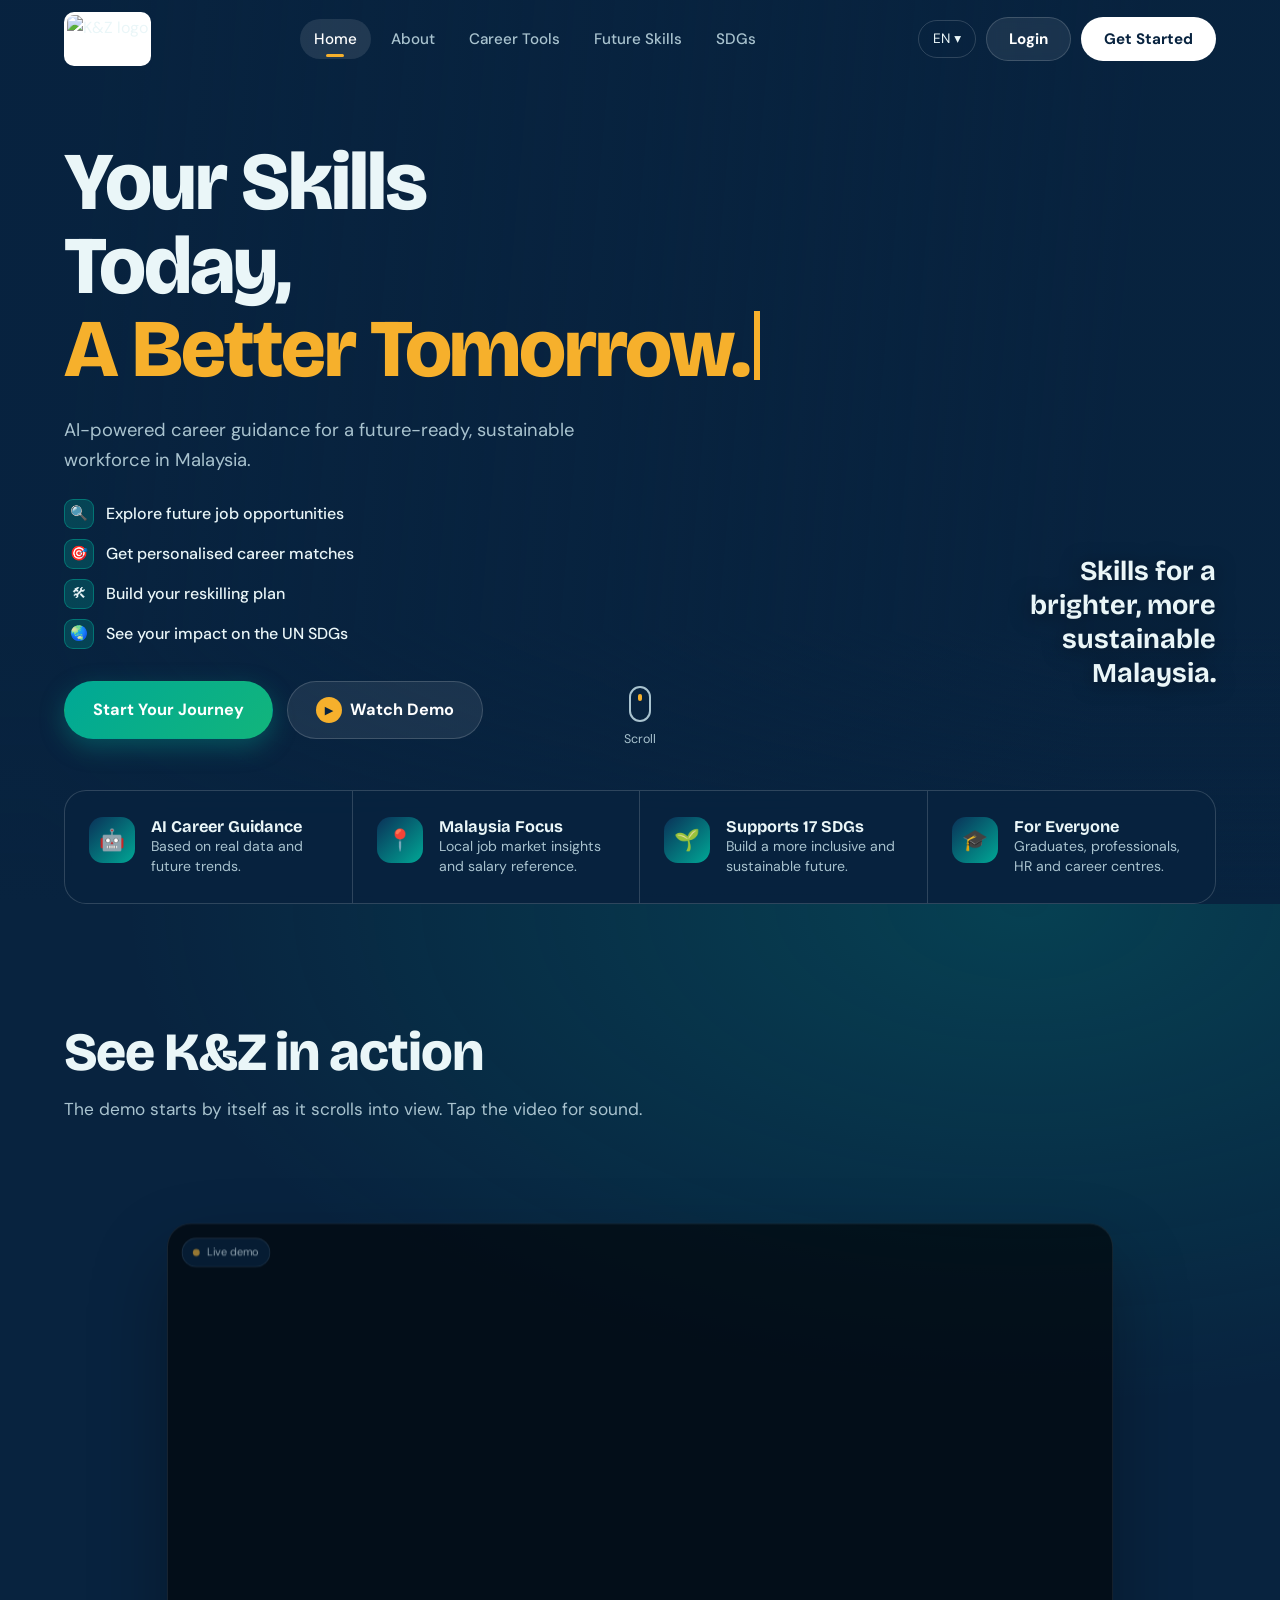
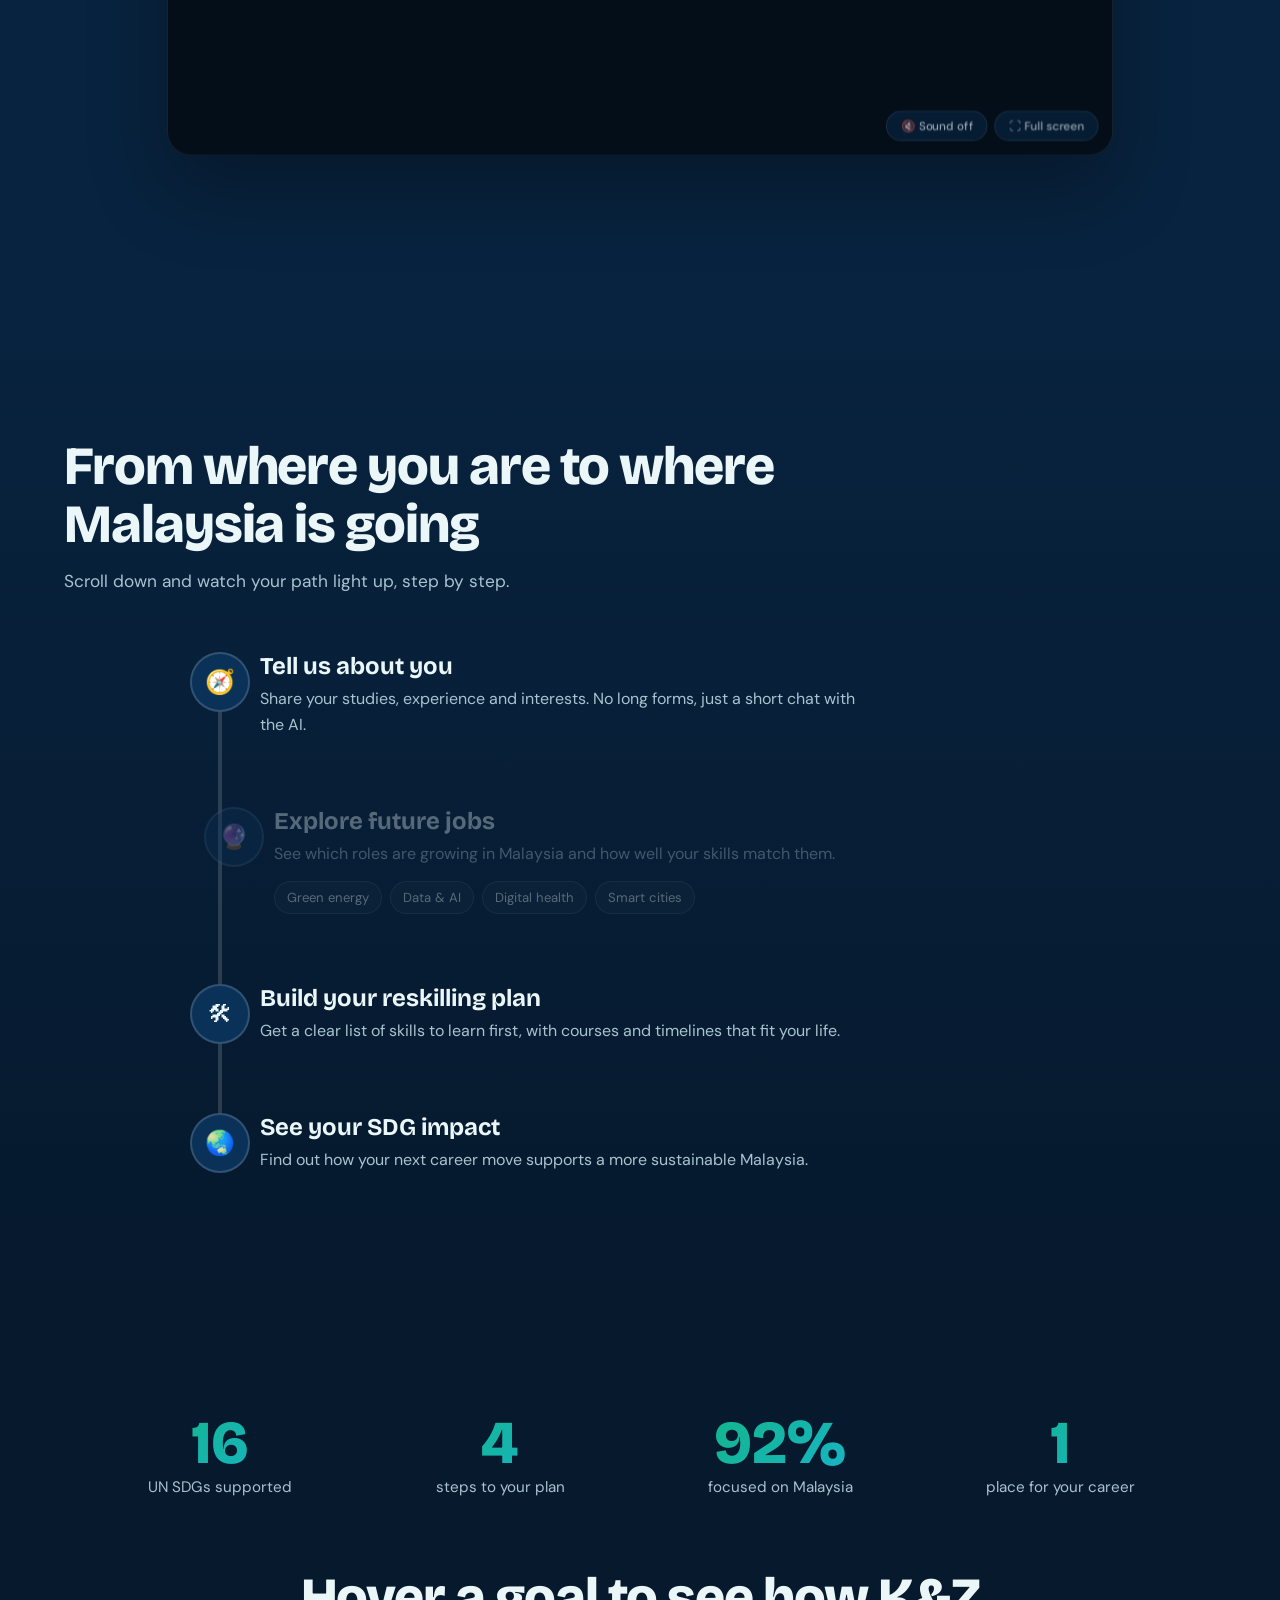
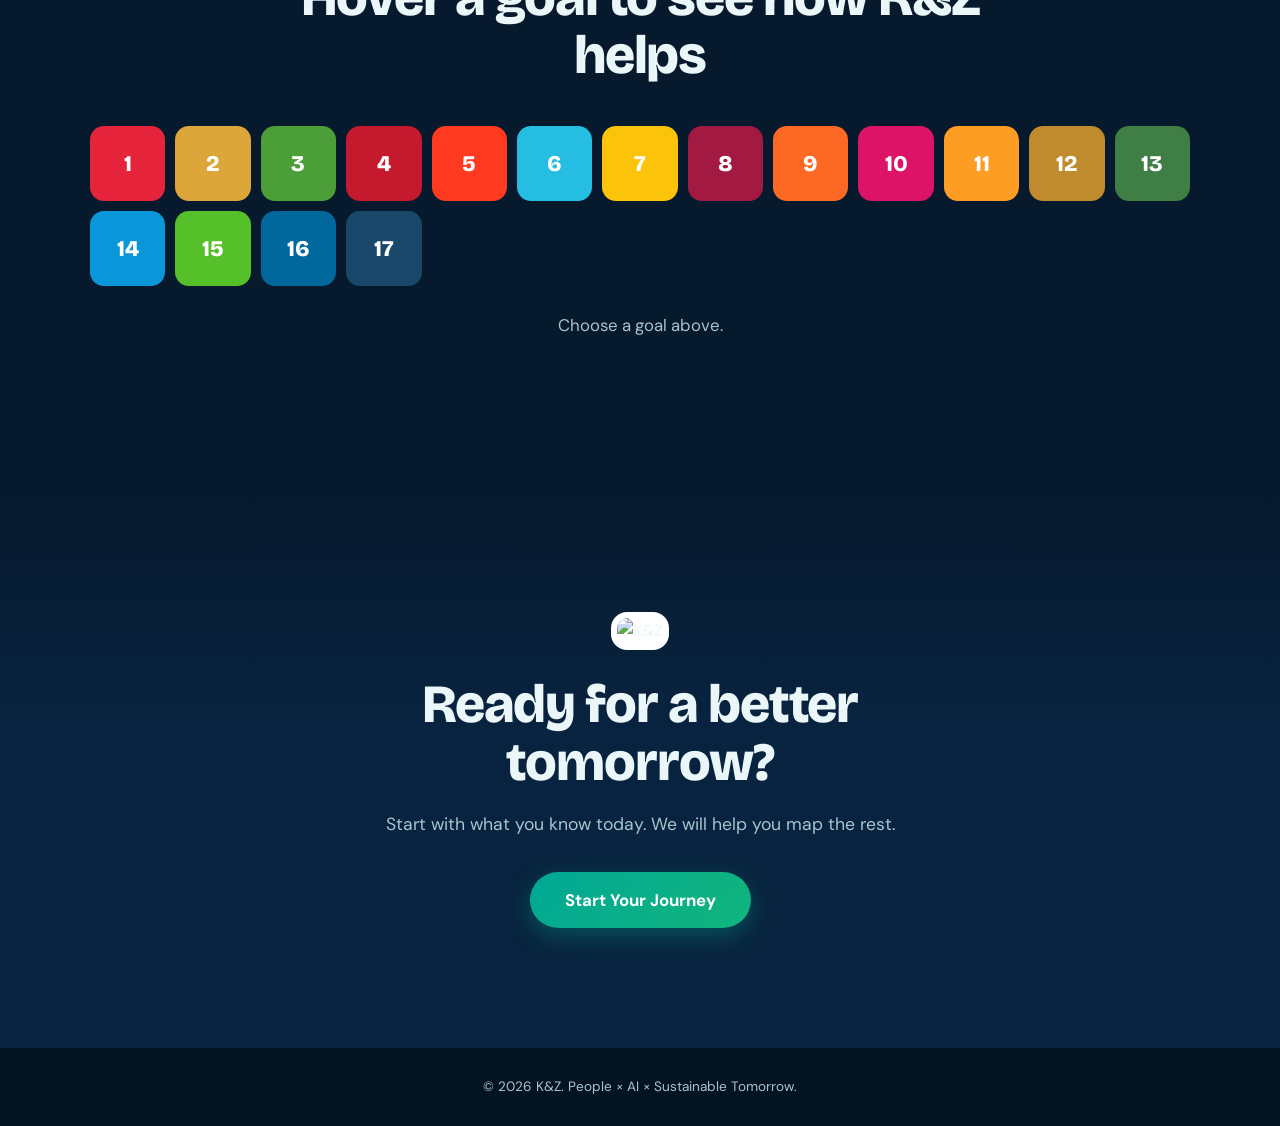
==== templates/index.html @ 6eb8c0e4 "backend" ====
<!DOCTYPE html>

<html lang="en">

    <head>

        <meta charset="UTF-8">

        <meta name="viewport" content="width=device-width, initial-scale=1">

        <title>K&amp;Z | Your Skills Today, A Better Tomorrow</title>

    <link rel="icon" href="static/images/logoKZ.png">

    <link rel="preconnect" href="https://fonts.googleapis.com">

    <link rel="preconnect" href="https://fonts.gstatic.com" crossorigin>

    <link href="https://fonts.googleapis.com/css2?family=Bricolage+Grotesque:opsz,wght@12..96,500;12..96,700;12..96,800&family=DM+Sans:wght@400;500;700&display=swap" rel="stylesheet">

    <style>
        :root {
        --navy:#08233f;
        --deep:#0a3158;
        --teal:#00a896;
        --green:#12b57b;
        --sky:#19b4d6;
        --amber:#f6b02c;
        --ink:#eaf6f8;
        --muted:#a9c3cf;
        --glass:rgba(8,35,63,.55);
        --line:rgba(255,255,255,.16);
        --display:'Bricolage Grotesque',system-ui,sans-serif;
        --body:'DM Sans',system-ui,sans-serif;
        }
        * {
        box-sizing:border-box;
        margin:0;
        padding:0}
        html {
        scroll-behavior:smooth}
        body {
        font-family:var(--body);
        background:var(--navy);
        color:var(--ink);
        line-height:1.6;
        overflow-x:hidden}
        a {
        color:inherit;
        text-decoration:none}
        :focus-visible {
        outline:3px solid var(--amber);
        outline-offset:3px}
        .progress {
        position:fixed;
        top:0;
        left:0;
        height:3px;
        width:0;
        background:linear-gradient(90deg,var(--green),var(--sky),var(--amber));
        z-index:100}
        /* NAV */
        nav {
        position:fixed;
        inset:0 0 auto 0;
        z-index:50;
        display:flex;
        align-items:center;
        justify-content:space-between;
        gap:24px;
        padding:12px 5vw;
        transition:background .3s,backdrop-filter .3s,padding .3s}
        nav.solid {
        background:var(--glass);
        backdrop-filter:blur(14px);
        padding:8px 5vw;
        border-bottom:1px solid var(--line)}
        .brand {
        display:flex;
        align-items:center;
        gap:10px}
        .brand img {
        height:54px;
        width:auto;
        border-radius:10px;
        background:#fff;
        padding:3px;
        transition:height .3s}
        nav.solid .brand img {
        height:44px}
        .menu {
        display:flex;
        gap:6px;
        list-style:none}
        .menu a {
        display:block;
        padding:8px 14px;
        border-radius:99px;
        font-weight:500;
        font-size:.95rem;
        color:var(--muted);
        position:relative;
        transition:color .2s,background .2s}
        .menu a:hover,.menu a.active {
        color:#fff;
        background:rgba(255,255,255,.1)}
        .menu a.active::after {
        content:"";
        position:absolute;
        left:50%;
        bottom:2px;
        width:18px;
        height:3px;
        border-radius:3px;
        background:var(--amber);
        transform:translateX(-50%)}
        .actions {
        display:flex;
        align-items:center;
        gap:10px}
        .lang {
        background:none;
        border:1px solid var(--line);
        color:var(--ink);
        border-radius:99px;
        padding:7px 14px;
        font:inherit;
        font-size:.85rem;
        cursor:pointer}
        .btn {
        display:inline-flex;
        align-items:center;
        justify-content:center;
        gap:8px;
        padding:11px 22px;
        border-radius:99px;
        font:700 .95rem var(--body);
        border:1.5px solid transparent;
        cursor:pointer;
        transition:transform .2s,box-shadow .2s,background .2s}
        .btn:hover {
        transform:translateY(-2px)}
        .btn.primary {
        background:linear-gradient(135deg,var(--teal),var(--green));
        color:#fff;
        box-shadow:0 8px 24px rgba(0,168,150,.35)}
        .btn.primary:hover {
        box-shadow:0 12px 30px rgba(0,168,150,.5)}
        .btn.light {
        background:#fff;
        color:var(--navy)}
        .btn.ghost {
        background:rgba(255,255,255,.08);
        border-color:var(--line);
        color:#fff;
        backdrop-filter:blur(6px)}
        .btn.ghost:hover {
        background:rgba(255,255,255,.18)}
        .burger {
        display:none;
        background:none;
        border:0;
        color:#fff;
        font-size:1.6rem;
        cursor:pointer}
        /* HERO */
        .hero {
        position:relative;
        min-height:100vh;
        display:flex;
        align-items:center;
        padding:130px 5vw 150px;
        overflow:hidden;
        isolation:isolate}
        .hero-bg {
        position:absolute;
        inset:-6% 0;
        background:url(static/images/background.png) 62% center/cover no-repeat;
        z-index:-2;
        will-change:transform}
        .hero::before {
        content:"";
        position:absolute;
        inset:0;
        z-index:-1;
        background:linear-gradient(95deg,rgba(8,35,63,.92) 8%,rgba(8,35,63,.55) 48%,rgba(8,35,63,.05) 85%),linear-gradient(0deg,var(--navy) 0,transparent 30%)}
        .hero-copy {
        max-width:600px}
        h1 {
        font:800 clamp(2.6rem,6.4vw,5.2rem)/1.02 var(--display);
        letter-spacing:-.025em}
        h1 .swap {
        display:block;
        color:var(--amber);
        min-height:1.05em;
        white-space:nowrap}
        .cursor {
        display:inline-block;
        width:.07em;
        height:.85em;
        background:var(--amber);
        margin-left:.06em;
        vertical-align:-.05em;
        animation:blink 1s steps(2) infinite}
        @keyframes blink {
        50% {
        opacity:0}
        }
        .lead {
        margin:22px 0 24px;
        font-size:1.15rem;
        color:var(--muted);
        max-width:46ch}
        .ticks {
        list-style:none;
        display:grid;
        gap:10px;
        margin-bottom:32px}
        .ticks li {
        display:flex;
        align-items:center;
        gap:12px;
        font-weight:500}
        .ticks i {
        display:grid;
        place-items:center;
        width:30px;
        height:30px;
        border-radius:9px;
        background:rgba(0,168,150,.25);
        border:1px solid rgba(0,168,150,.5);
        font-style:normal;
        font-size:.9rem}
        .cta {
        display:flex;
        gap:14px;
        flex-wrap:wrap}
        .cta .btn {
        padding:15px 28px;
        font-size:1.02rem}
        .play-dot {
        width:26px;
        height:26px;
        border-radius:50%;
        background:var(--amber);
        color:var(--navy);
        display:grid;
        place-items:center;
        font-size:.7rem;
        animation:pulse 2s infinite}
        @keyframes pulse {
        0% {
        box-shadow:0 0 0 0 rgba(246,176,44,.6)}
        100% {
        box-shadow:0 0 0 14px rgba(246,176,44,0)}
        }
        .tag {
        position:absolute;
        right:5vw;
        bottom:210px;
        font:700 clamp(1.1rem,2.2vw,1.7rem)/1.25 var(--display);
        text-align:right;
        text-shadow:0 2px 20px rgba(0,0,0,.5);
        max-width:12ch}
        .scroll-cue {
        position:absolute;
        left:50%;
        bottom:150px;
        transform:translateX(-50%);
        display:flex;
        flex-direction:column;
        align-items:center;
        gap:8px;
        font-size:.78rem;
        color:var(--muted)}
        .scroll-cue span {
        width:22px;
        height:36px;
        border:2px solid var(--muted);
        border-radius:12px;
        position:relative}
        .scroll-cue span::after {
        content:"";
        position:absolute;
        left:50%;
        top:6px;
        width:4px;
        height:7px;
        border-radius:2px;
        background:var(--amber);
        transform:translateX(-50%);
        animation:wheel 1.6s infinite}
        @keyframes wheel {
        0% {
        opacity:1;
        transform:translate(-50%,0)}
        100% {
        opacity:0;
        transform:translate(-50%,12px)}
        }
        /* FEATURE STRIP */
        .strip {
        position:relative;
        z-index:5;
        margin:-110px 5vw 0;
        display:grid;
        grid-template-columns:repeat(4,1fr);
        background:var(--glass);
        backdrop-filter:blur(16px);
        border:1px solid var(--line);
        border-radius:22px;
        overflow:hidden}
        .strip article {
        padding:26px 24px;
        display:flex;
        gap:16px;
        align-items:flex-start;
        border-right:1px solid var(--line);
        transition:background .3s}
        .strip article:last-child {
        border:0}
        .strip article:hover {
        background:rgba(0,168,150,.15)}
        .strip .ic {
        flex:none;
        width:46px;
        height:46px;
        border-radius:14px;
        display:grid;
        place-items:center;
        font-size:1.3rem;
        background:linear-gradient(135deg,var(--deep),var(--teal))}
        .strip h3 {
        font:700 1.02rem var(--display)}
        .strip p {
        font-size:.88rem;
        color:var(--muted);
        line-height:1.45}
        section {
        padding:120px 5vw}
        .sec-head {
        max-width:720px;
        margin-bottom:56px}
        h2 {
        font:800 clamp(2rem,4.2vw,3.4rem)/1.08 var(--display);
        letter-spacing:-.02em}
        .sec-head p {
        margin-top:14px;
        color:var(--muted);
        font-size:1.08rem}
        /* VIDEO */
        .video-sec {
        background:radial-gradient(900px 500px at 80% 0,rgba(0,168,150,.22),transparent),var(--navy)}
        .stage {
        max-width:1100px;
        margin:0 auto;
        border-radius:28px;
        overflow:hidden;
        position:relative;
        border:1px solid var(--line);
        box-shadow:0 40px 90px rgba(0,0,0,.5);
        transform:scale(.86);
        opacity:.6;
        transition:transform .15s linear,opacity .15s linear;
        aspect-ratio:16/9;
        background:#000}
        .stage video {
        width:100%;
        height:100%;
        object-fit:cover;
        display:block}
        .stage .controls {
        position:absolute;
        right:16px;
        bottom:16px;
        display:flex;
        gap:8px}
        .stage .controls button {
        background:rgba(8,35,63,.7);
        backdrop-filter:blur(8px);
        border:1px solid var(--line);
        color:#fff;
        border-radius:99px;
        padding:8px 16px;
        font:500 .85rem var(--body);
        cursor:pointer}
        .stage .controls button:hover {
        background:var(--teal)}
        .stage .live {
        position:absolute;
        left:16px;
        top:16px;
        display:flex;
        align-items:center;
        gap:8px;
        font-size:.8rem;
        background:rgba(8,35,63,.7);
        padding:6px 12px;
        border-radius:99px;
        border:1px solid var(--line)}
        .stage .live::before {
        content:"";
        width:8px;
        height:8px;
        border-radius:50%;
        background:var(--amber);
        animation:pulse 2s infinite}
        /* JOURNEY */
        .journey {
        position:relative;
        background:linear-gradient(180deg,var(--navy),#06192d)}
        .path-wrap {
        position:relative;
        max-width:900px;
        margin:0 auto;
        padding-left:70px}
        .path-wrap svg {
        position:absolute;
        left:0;
        top:0;
        width:60px;
        height:100%}
        .step {
        position:relative;
        padding:0 0 70px;
        opacity:.35;
        transform:translateX(14px);
        transition:opacity .5s,transform .5s}
        .step.on {
        opacity:1;
        transform:none}
        .step:last-child {
        padding-bottom:0}
        .step .node {
        position:absolute;
        left:-70px;
        top:0;
        width:60px;
        height:60px;
        border-radius:50%;
        display:grid;
        place-items:center;
        font-size:1.5rem;
        background:var(--deep);
        border:2px solid var(--line);
        transition:background .4s,border-color .4s,box-shadow .4s}
        .step.on .node {
        background:linear-gradient(135deg,var(--teal),var(--green));
        border-color:var(--amber);
        box-shadow:0 0 0 8px rgba(0,168,150,.18)}
        .step h3 {
        font:700 1.5rem var(--display);
        margin-bottom:6px}
        .step p {
        color:var(--muted);
        max-width:56ch}
        .chips {
        display:flex;
        gap:8px;
        flex-wrap:wrap;
        margin-top:14px}
        .chips span {
        font-size:.82rem;
        padding:5px 12px;
        border-radius:99px;
        border:1px solid var(--line);
        background:rgba(255,255,255,.05)}
        /* STATS + SDG */
        .stats {
        display:grid;
        grid-template-columns:repeat(4,1fr);
        gap:20px;
        max-width:1100px;
        margin:0 auto 70px;
        text-align:center}
        .stats b {
        display:block;
        font:800 clamp(2.2rem,5vw,3.8rem)/1 var(--display);
        background:linear-gradient(135deg,var(--green),var(--sky));
        -webkit-background-clip:text;
        background-clip:text;
        color:transparent}
        .stats span {
        color:var(--muted);
        font-size:.95rem}
        .sdg {
        background:#06192d}
        .sdg-grid {
        display:grid;
        grid-template-columns:repeat(auto-fill,minmax(72px,1fr));
        gap:10px;
        max-width:1100px;
        margin:0 auto}
        .sdg-grid button {
        aspect-ratio:1;
        border:0;
        border-radius:14px;
        font:800 1.4rem var(--display);
        color:#fff;
        cursor:pointer;
        transition:transform .25s,box-shadow .25s;
        position:relative}
        .sdg-grid button:hover,.sdg-grid button:focus-visible {
        transform:translateY(-6px) scale(1.08);
        box-shadow:0 14px 28px rgba(0,0,0,.45)}
        .sdg-info {
        max-width:1100px;
        margin:26px auto 0;
        min-height:60px;
        text-align:center;
        color:var(--muted);
        font-size:1.05rem}
        .sdg-info b {
        color:#fff}
        /* CTA */
        .final {
        position:relative;
        text-align:center;
        overflow:hidden;
        isolation:isolate}
        .final::before {
        content:"";
        position:absolute;
        inset:0;
        background:url(static/images/background.png) center/cover;
        filter:saturate(1.1);
        z-index:-2}
        .final::after {
        content:"";
        position:absolute;
        inset:0;
        background:linear-gradient(180deg,#06192d,rgba(8,35,63,.72) 40%,rgba(8,35,63,.88));
        z-index:-1}
        .final h2 {
        max-width:16ch;
        margin:0 auto 18px}
        .final p {
        color:var(--muted);
        max-width:50ch;
        margin:0 auto 34px;
        font-size:1.1rem}
        .final img {
        height:90px;
        margin:0 auto 26px;
        background:#fff;
        border-radius:16px;
        padding:6px}
        footer {
        padding:28px 5vw;
        text-align:center;
        font-size:.85rem;
        color:var(--muted);
        background:#041321}
        .close {
        position:absolute;
        top:12px;
        right:12px;
        width:40px;
        height:40px;
        border-radius:50%;
        border:0;
        background:rgba(8,35,63,.8);
        color:#fff;
        font-size:1.3rem;
        cursor:pointer;
        z-index:2}
        .close:hover {
        background:var(--amber);
        color:var(--navy)}
        /* Reveal (one-time, only on hero copy) */
        .hero-copy>* {
        animation:rise .8s both}
        .hero-copy>*:nth-child(2) {
        animation-delay:.15s}
        .hero-copy>*:nth-child(3) {
        animation-delay:.3s}
        .hero-copy>*:nth-child(4) {
        animation-delay:.45s}
        @keyframes rise {
        from {
        opacity:0;
        transform:translateY(24px)}
        }
        @media(max-width:960px) {
        .menu {
        position:fixed;
        inset:68px 0 auto 0;
        flex-direction:column;
        background:rgba(6,25,45,.97);
        padding:16px 5vw 24px;
        display:none;
        border-bottom:1px solid var(--line)}
        .menu.open {
        display:flex}
        .burger {
        display:block}
        .strip {
        grid-template-columns:1fr 1fr}
        .strip article:nth-child(2) {
        border-right:0}
        .strip article:nth-child(-n+2) {
        border-bottom:1px solid var(--line)}
        .stats {
        grid-template-columns:1fr 1fr}
        .tag,.scroll-cue,.lang {
        display:none}
        }
        @media(max-width:560px) {
        .strip {
        grid-template-columns:1fr;
        margin-top:-80px}
        .strip article {
        border-right:0!important;
        border-bottom:1px solid var(--line)}
        .actions .btn.light {
        display:none}
        .hero {
        padding-bottom:120px}
        .path-wrap {
        padding-left:56px}
        .step .node {
        left:-56px;
        width:48px;
        height:48px}
        }
        @media(prefers-reduced-motion:reduce) {
        * {
        animation:none!important;
        transition:none!important}
        html {
        scroll-behavior:auto}
        }
    </style>

</head>

<body>

    <div class="progress" id="progress"></div>

<nav id="nav">

    <a href="#" class="brand" aria-label="K&amp;Z home"><img src="static/images/logoKZ.png" alt="K&amp;Z logo"></a>

<ul class="menu" id="menu">

    <li><a href="#" class="active">Home</a></li>

<li><a href="/about">About</a></li>

<li><a href="/login">Career Tools</a></li>

<li><a href="/login">Future Skills</a></li>

<li><a href="/login">SDGs</a></li>

</ul>

<div class="actions">

    <button class="lang" aria-label="Language">EN ▾</button>

<a href="/login" class="btn ghost">Login</a>

<a href="/login" class="btn light">Get Started</a>

<button class="burger" id="burger" aria-label="Open menu">☰</button>

</div>

</nav>

<header class="hero">

    <div class="hero-bg" id="heroBg"></div>

<div class="hero-copy">

    <h1>Your Skills Today,<span class="swap"><span id="typed"></span><span class="cursor"></span></span></h1>

<p class="lead">AI-powered career guidance for a future-ready, sustainable workforce in Malaysia.</p>

<ul class="ticks">

    <li><i>🔍</i>Explore future job opportunities</li>

<li><i>🎯</i>Get personalised career matches</li>

<li><i>🛠</i>Build your reskilling plan</li>

<li><i>🌏</i>See your impact on the UN SDGs</li>

</ul>

<div class="cta">

    <a href="/login" class="btn primary">Start Your Journey</a>

<button class="btn ghost" id="openDemo"><span class="play-dot">▶</span>Watch Demo</button>

</div>

</div>

<div class="tag">Skills for a brighter, more sustainable Malaysia.</div>

<div class="scroll-cue"><span></span>Scroll</div>

</header>

<div class="strip">

    <article><div class="ic">🤖</div><div><h3>AI Career Guidance</h3><p>Based on real data and future trends.</p></div></article>

<article><div class="ic">📍</div><div><h3>Malaysia Focus</h3><p>Local job market insights and salary reference.</p></div></article>

<article><div class="ic">🌱</div><div><h3>Supports 17 SDGs</h3><p>Build a more inclusive and sustainable future.</p></div></article>

<article><div class="ic">🎓</div><div><h3>For Everyone</h3><p>Graduates, professionals, HR and career centres.</p></div></article>

</div>

<section class="video-sec" id="demo">

    <div class="sec-head">

        <h2>See K&amp;Z in action</h2>

    <p>The demo starts by itself as it scrolls into view. Tap the video for sound.</p>

</div>

<div class="stage" id="stage">

    <video id="autoVid" src="static/video/demo.mp4" muted loop playsinline preload="metadata"></video>

<div class="live">Live demo</div>

<div class="controls">

    <button id="muteBtn">🔇 Sound off</button>

<button id="fullBtn">⛶ Full screen</button>

</div>

</div>

</section>

<section class="journey" id="journey">

    <div class="sec-head">

        <h2>From where you are to where Malaysia is going</h2>

    <p>Scroll down and watch your path light up, step by step.</p>

</div>

<div class="path-wrap" id="pathWrap">

    <svg id="pathSvg" preserveAspectRatio="none" aria-hidden="true">

        <line x1="30" y1="30" x2="30" id="trackLine" stroke="rgba(255,255,255,.15)" stroke-width="4" stroke-linecap="round"/>

        <line x1="30" y1="30" x2="30" id="fillLine" stroke="url(#g)" stroke-width="4" stroke-linecap="round"/>

        <defs><linearGradient id="g" x1="0" y1="0" x2="0" y2="1"><stop offset="0" stop-color="#12b57b"/><stop offset="1" stop-color="#f6b02c"/></linearGradient></defs>

</svg>

<div class="step"><div class="node">🧭</div><h3>Tell us about you</h3><p>Share your studies, experience and interests. No long forms, just a short chat with the AI.</p></div>

<div class="step"><div class="node">🔮</div><h3>Explore future jobs</h3><p>See which roles are growing in Malaysia and how well your skills match them.</p><div class="chips"><span>Green energy</span><span>Data &amp; AI</span><span>Digital health</span><span>Smart cities</span></div></div>

<div class="step"><div class="node">🛠</div><h3>Build your reskilling plan</h3><p>Get a clear list of skills to learn first, with courses and timelines that fit your life.</p></div>

<div class="step"><div class="node">🌏</div><h3>See your SDG impact</h3><p>Find out how your next career move supports a more sustainable Malaysia.</p></div>

</div>

</section>

<section class="sdg" id="sdg">

    <div class="stats" id="stats">

        <div><b data-to="17">0</b><span>UN SDGs supported</span></div>

<div><b data-to="4">0</b><span>steps to your plan</span></div>

<div><b data-to="100" data-suffix="%">0</b><span>focused on Malaysia</span></div>

<div><b data-to="1">0</b><span>place for your career</span></div>

</div>

<div class="sec-head" style="margin:0 auto 40px;text-align:center"><h2>Hover a goal to see how K&amp;Z helps</h2></div>

<div class="sdg-grid" id="sdgGrid"></div>

<p class="sdg-info" id="sdgInfo">Choose a goal above.</p>

</section>

<section class="final">

    <img src="static/images/logoKZ.png" alt="K&amp;Z">

    <h2>Ready for a better tomorrow?</h2>

<p>Start with what you know today. We will help you map the rest.</p>

<a href="#" class="btn primary" style="padding:16px 34px;font-size:1.05rem">Start Your Journey</a>

</section>

<footer>© 2026 K&amp;Z. People × AI × Sustainable Tomorrow.</footer>


<script>

    const $=s=>document.querySelector(s), $$=s=>[...document.querySelectorAll(s)];

    /* Nav + progress + hero parallax + video scale */

    const nav=$('#nav'), prog=$('#progress'), bg=$('#heroBg'), stage=$('#stage');

    function onScroll(){

    const y=scrollY, h=document.documentElement.scrollHeight-innerHeight;

    prog.style.width=(y/h*100)+'%';

    nav.classList.toggle('solid',y>40);

    if(y<innerHeight*1.2) bg.style.transform=`translateY(${y*.18}px) scale(${1+y/6000})`;

    const r=stage.getBoundingClientRect(), mid=(r.top+r.height/2)/innerHeight;

    const t=Math.max(0,Math.min(1,1-Math.abs(mid-.5)*1.6));

    stage.style.transform=`scale(${.86+.14*t})`; stage.style.opacity=.6+.4*t;

    updatePath();

    }

    addEventListener('scroll',onScroll,{passive:true});

    /* Typing headline */

    const words=['A Better Tomorrow.','A Greener Career.','A Smarter Future.','A Stronger Malaysia.'];

    let wi=0,ci=0,del=false;const typed=$('#typed');

    function type(){

    const w=words[wi];

    typed.textContent=w.slice(0,ci);

    if(!del&&ci<w.length){ci++;setTimeout(type,70)}

    else if(!del){del=true;setTimeout(type,1800)}

    else if(ci>0){ci--;setTimeout(type,35)}

    else{del=false;wi=(wi+1)%words.length;setTimeout(type,300)}

    }

    if(matchMedia('(prefers-reduced-motion:reduce)').matches){typed.textContent=words[0]}else{type()}

    /* Mobile menu */

    $('#burger').onclick=()=>$('#menu').classList.toggle('open');

    /* Scroll-triggered video: autoplay when visible, pause when away */

    const av=$('#autoVid');

    new IntersectionObserver(([e])=>{

    if(e.isIntersecting&&e.intersectionRatio>.5){av.play().catch(()=>{})}else{av.pause()}

    },{threshold:[0,.5,1]}).observe(stage);

    $('#muteBtn').onclick=e=>{av.muted=!av.muted;e.target.textContent=av.muted?'🔇 Sound off':'🔊 Sound on'};

    av.onclick=()=>{av.muted=false;$('#muteBtn').textContent='🔊 Sound on'};

    $('#fullBtn').onclick=()=>{(av.requestFullscreen||av.webkitEnterFullscreen).call(av)};

    /* Watch Demo: scroll to the embedded video instead of opening a modal */

    $('#openDemo').onclick=()=>{

        $('#demo').scrollIntoView({behavior:'smooth',block:'start'});

        // The existing IntersectionObserver will start the video when it enters view.

    };

    /* Journey path */

    const steps=$$('.step'), wrap=$('#pathWrap'), fill=$('#fillLine'), track=$('#trackLine');

    function layoutPath(){

    const last=steps[steps.length-1], end=last.offsetTop+30;

    track.setAttribute('y2',end);fill.setAttribute('y2',end);fill.style.strokeDasharray=end-30;

    }

    function updatePath(){

    const r=wrap.getBoundingClientRect(), total=r.height;

    const p=Math.max(0,Math.min(1,(innerHeight*.6-r.top)/total));

    const len=parseFloat(fill.style.strokeDasharray)||0;

    fill.style.strokeDashoffset=len*(1-p);

    steps.forEach(s=>s.classList.toggle('on',s.getBoundingClientRect().top<innerHeight*.65));

    }

    addEventListener('resize',()=>{layoutPath();updatePath()});

    addEventListener('load',()=>{layoutPath();onScroll()});

    /* Counters */

    new IntersectionObserver((es,o)=>es.forEach(e=>{

    if(!e.isIntersecting)return;o.unobserve(e.target);

    $$('#stats b').forEach(b=>{

    const to=+b.dataset.to,suf=b.dataset.suffix||'',t0=performance.now();

    (function tick(t){const k=Math.min(1,(t-t0)/1400);b.textContent=Math.round(to*(1-Math.pow(1-k,3)))+suf;if(k<1)requestAnimationFrame(tick)})(t0);

    });

    }),{threshold:.4}).observe($('#stats'));

    /* SDGs */

    const sdgs=[

    ['No Poverty','#e5243b','Connects people to jobs with fair, stable pay.'],

    ['Zero Hunger','#dda63a','Supports skills for agri-tech and food systems.'],

    ['Good Health','#4c9f38','Shows paths into digital health and care.'],

    ['Quality Education','#c5192d','Turns learning into a clear reskilling plan.'],

    ['Gender Equality','#ff3a21','Opens equal access to future roles.'],

    ['Clean Water','#26bde2','Highlights careers in water and environment.'],

    ['Clean Energy','#fcc30b','Guides you into solar, EV and green energy work.'],

    ['Decent Work','#a21942','Matches you to roles with growth and dignity.'],

    ['Industry & Innovation','#fd6925','Builds skills for AI, data and new industry.'],

    ['Reduced Inequalities','#dd1367','Gives graduates and career switchers equal footing.'],

    ['Sustainable Cities','#fd9d24','Points to smart city and urban planning jobs.'],

    ['Responsible Consumption','#bf8b2e','Prepares you for circular economy careers.'],

    ['Climate Action','#3f7e44','Shows how your job can cut carbon.'],

    ['Life Below Water','#0a97d9','Links you to marine and coastal work.'],

    ['Life on Land','#56c02b','Supports forestry and biodiversity careers.'],

    ['Peace & Justice','#00689d','Builds skills for fair, transparent institutions.'],

    ['Partnerships','#19486a','Brings HR teams and career centres together.']];

    const grid=$('#sdgGrid'),info=$('#sdgInfo');

    sdgs.forEach((s,i)=>{

    const b=document.createElement('button');b.textContent=i+1;b.style.background=s[1];b.setAttribute('aria-label','SDG '+(i+1)+': '+s[0]);

    const show=()=>info.innerHTML='<b>SDG '+(i+1)+': '+s[0]+'.</b> '+s[2];

    b.onmouseenter=show;b.onfocus=show;b.onclick=show;grid.appendChild(b);

    });

</script>

</body>

</html>
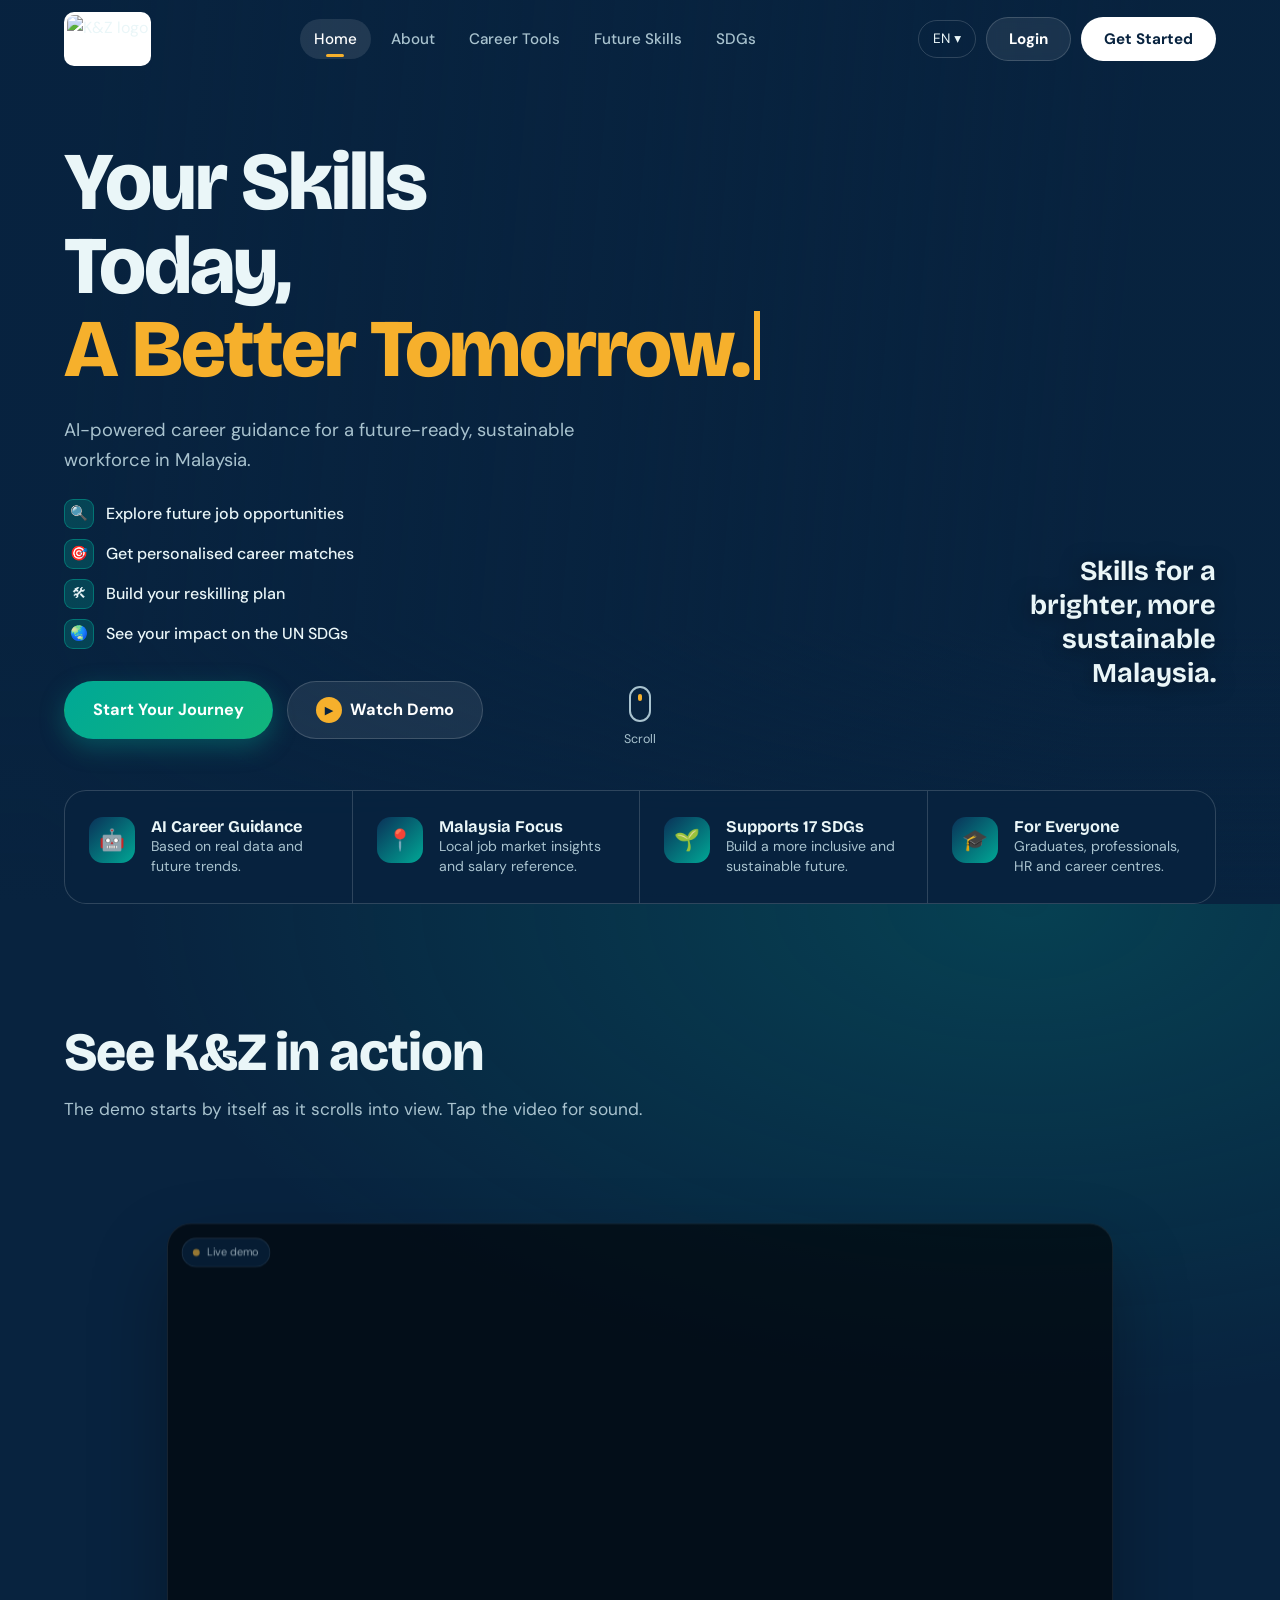
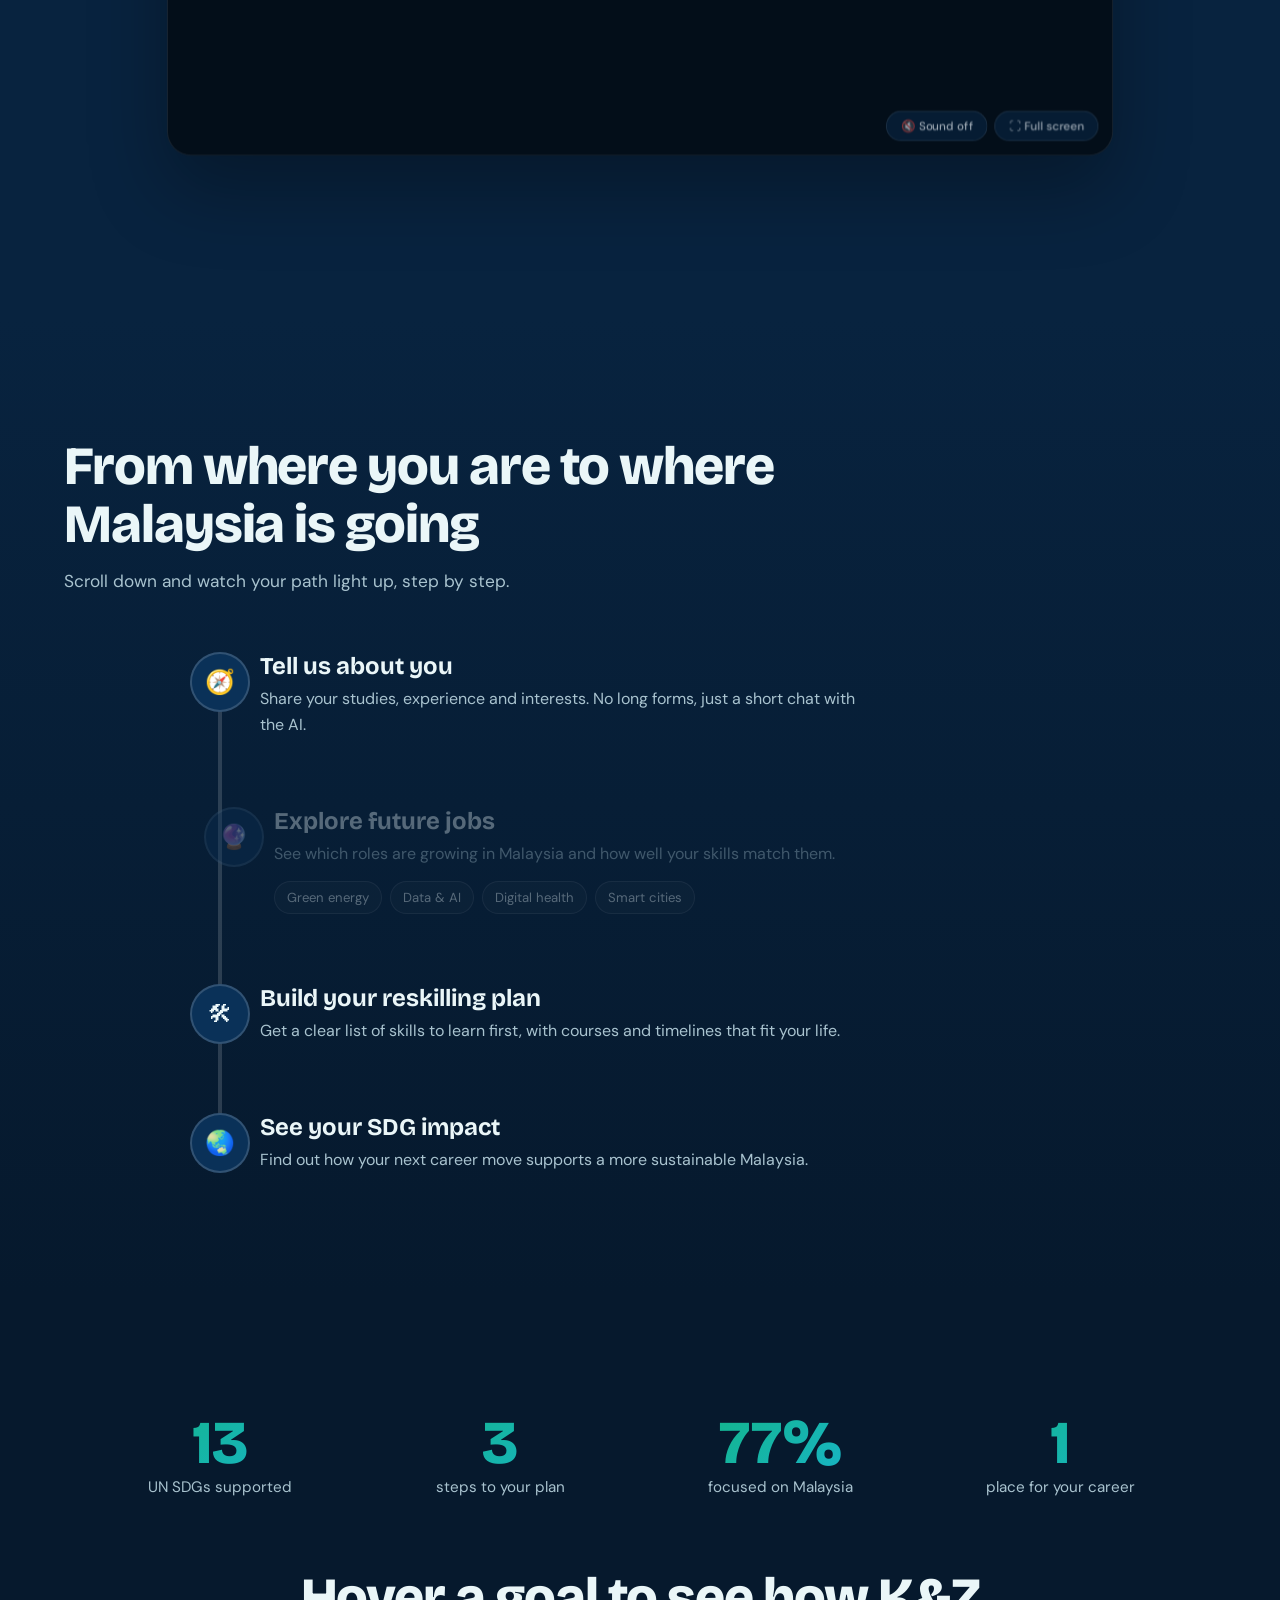
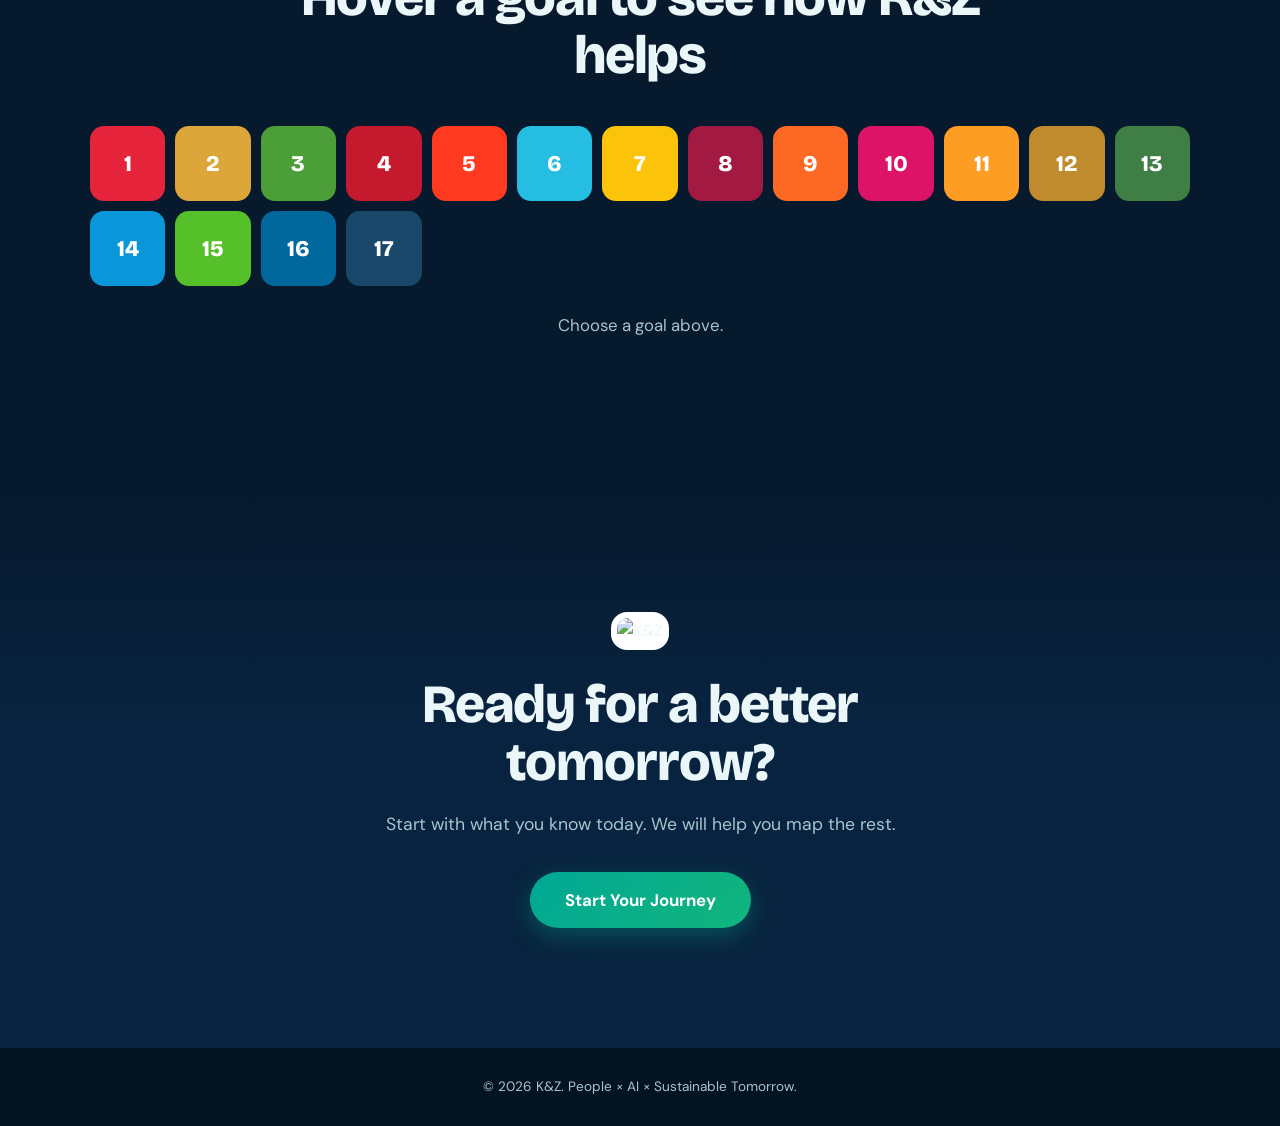
==== commit 8abb89c3: "update" ====
--- a/templates/index.html
+++ b/templates/index.html
@@ -59,7 +59,6 @@
         width:0;
         background:linear-gradient(90deg,var(--green),var(--sky),var(--amber));
         z-index:100}
-        /* NAV */
         nav {
         position:fixed;
         inset:0 0 auto 0;
@@ -163,7 +162,6 @@
         color:#fff;
         font-size:1.6rem;
         cursor:pointer}
-        /* HERO */
         .hero {
         position:relative;
         min-height:100vh;
@@ -298,7 +296,6 @@
         opacity:0;
         transform:translate(-50%,12px)}
         }
-        /* FEATURE STRIP */
         .strip {
         position:relative;
         z-index:5;
@@ -348,7 +345,6 @@
         margin-top:14px;
         color:var(--muted);
         font-size:1.08rem}
-        /* VIDEO */
         .video-sec {
         background:radial-gradient(900px 500px at 80% 0,rgba(0,168,150,.22),transparent),var(--navy)}
         .stage {
@@ -405,7 +401,6 @@
         border-radius:50%;
         background:var(--amber);
         animation:pulse 2s infinite}
-        /* JOURNEY */
         .journey {
         position:relative;
         background:linear-gradient(180deg,var(--navy),#06192d)}
@@ -465,7 +460,6 @@
         border-radius:99px;
         border:1px solid var(--line);
         background:rgba(255,255,255,.05)}
-        /* STATS + SDG */
         .stats {
         display:grid;
         grid-template-columns:repeat(4,1fr);
@@ -512,7 +506,6 @@
         font-size:1.05rem}
         .sdg-info b {
         color:#fff}
-        /* CTA */
         .final {
         position:relative;
         text-align:center;
@@ -567,7 +560,6 @@
         .close:hover {
         background:var(--amber);
         color:var(--navy)}
-        /* Reveal (one-time, only on hero copy) */
         .hero-copy>* {
         animation:rise .8s both}
         .hero-copy>*:nth-child(2) {
@@ -823,7 +815,6 @@
 
     const $=s=>document.querySelector(s), $$=s=>[...document.querySelectorAll(s)];
 
-    /* Nav + progress + hero parallax + video scale */
 
     const nav=$('#nav'), prog=$('#progress'), bg=$('#heroBg'), stage=$('#stage');
 
@@ -849,7 +840,6 @@
 
     addEventListener('scroll',onScroll,{passive:true});
 
-    /* Typing headline */
 
     const words=['A Better Tomorrow.','A Greener Career.','A Smarter Future.','A Stronger Malaysia.'];
 
@@ -873,11 +863,9 @@
 
     if(matchMedia('(prefers-reduced-motion:reduce)').matches){typed.textContent=words[0]}else{type()}
 
-    /* Mobile menu */
 
     $('#burger').onclick=()=>$('#menu').classList.toggle('open');
 
-    /* Scroll-triggered video: autoplay when visible, pause when away */
 
     const av=$('#autoVid');
 
@@ -893,17 +881,14 @@
 
     $('#fullBtn').onclick=()=>{(av.requestFullscreen||av.webkitEnterFullscreen).call(av)};
 
-    /* Watch Demo: scroll to the embedded video instead of opening a modal */
 
     $('#openDemo').onclick=()=>{
 
         $('#demo').scrollIntoView({behavior:'smooth',block:'start'});
 
-        // The existing IntersectionObserver will start the video when it enters view.
 
     };
 
-    /* Journey path */
 
     const steps=$$('.step'), wrap=$('#pathWrap'), fill=$('#fillLine'), track=$('#trackLine');
 
@@ -933,7 +918,6 @@
 
     addEventListener('load',()=>{layoutPath();onScroll()});
 
-    /* Counters */
 
     new IntersectionObserver((es,o)=>es.forEach(e=>{
 
@@ -949,7 +933,7 @@
 
     }),{threshold:.4}).observe($('#stats'));
 
-    /* SDGs */
+
 
     const sdgs=[
 
